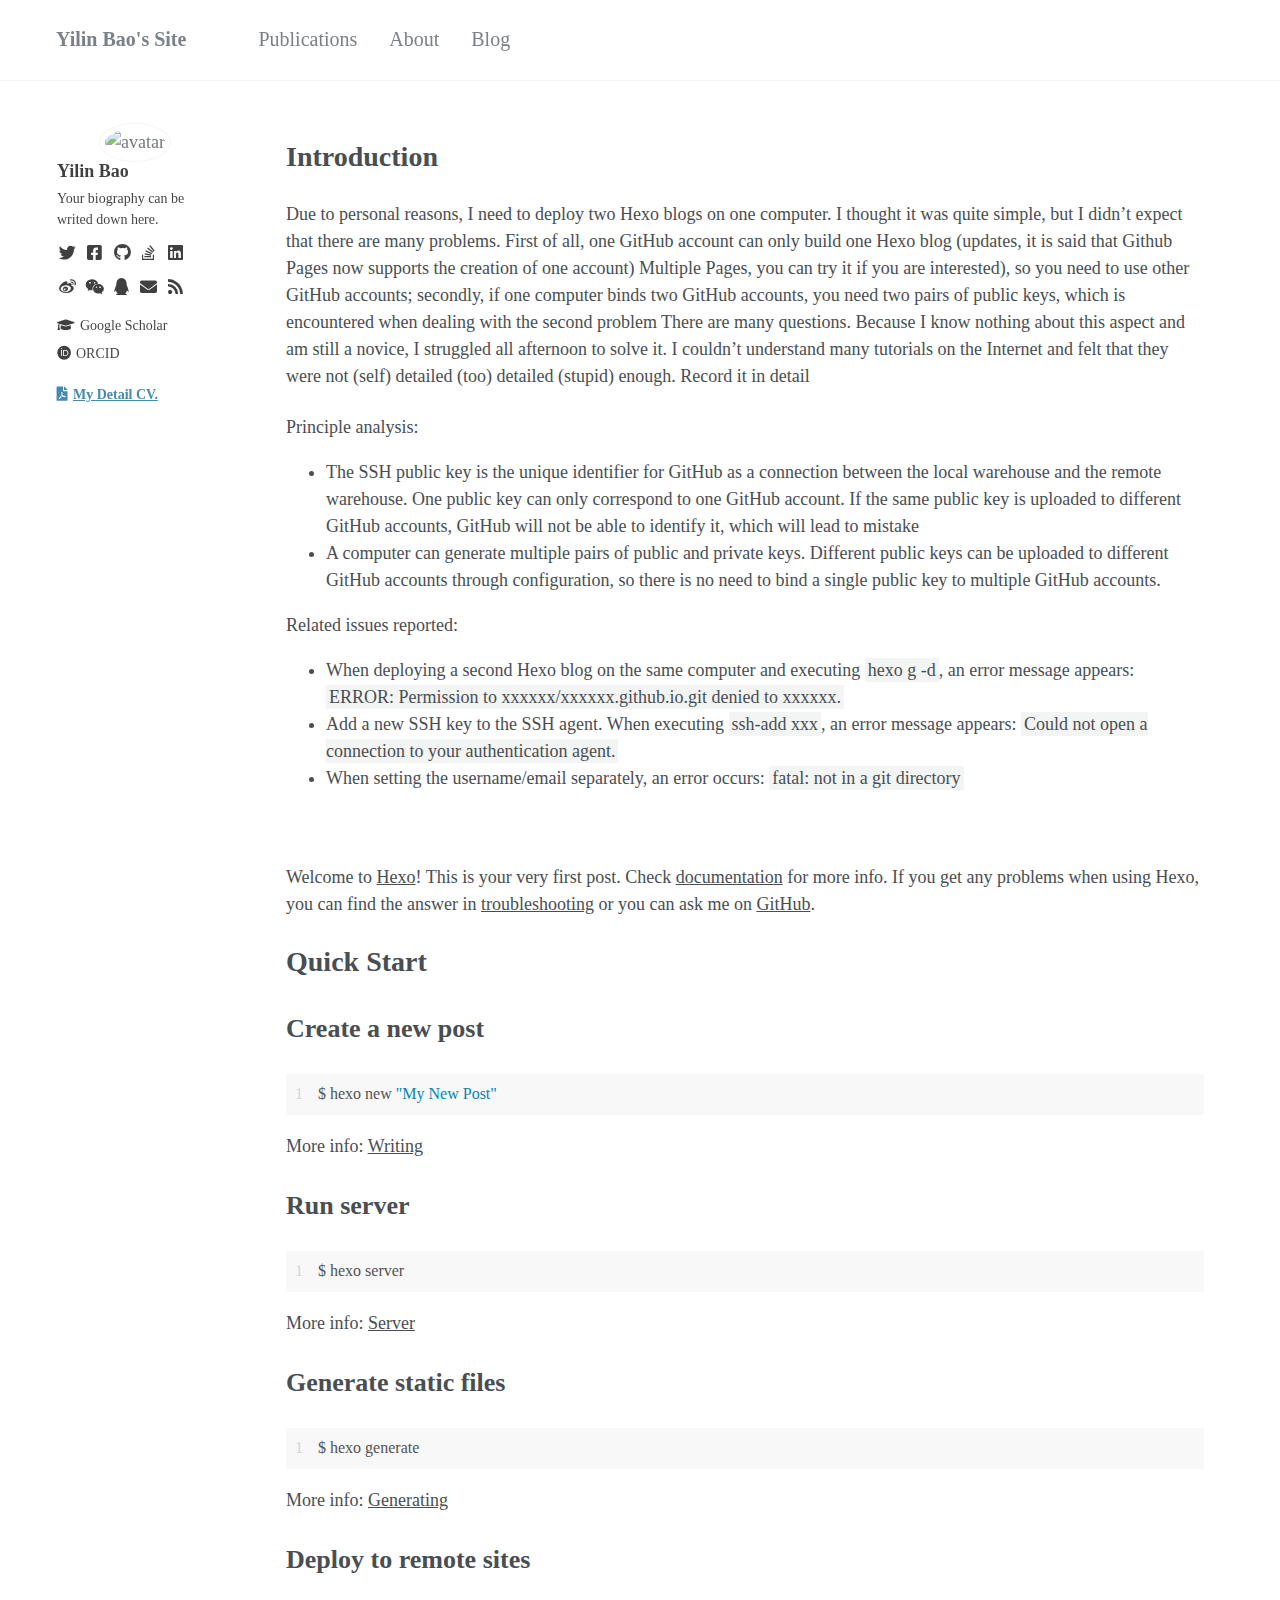
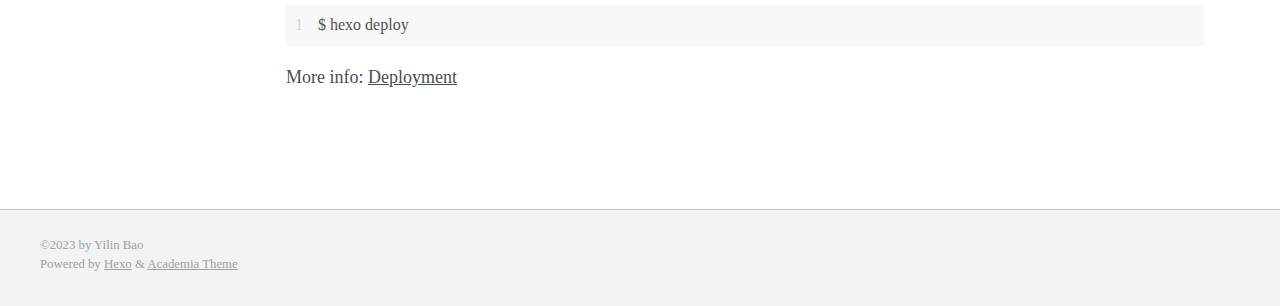
==== index.html @ be5d924b "Site updated: 2023-12-25 18:15:02" ====
<!DOCTYPE html><html lang="en"><head><meta charset="UTF-8"><meta http-equiv="X-UA-Compatible" content="IE=edge"><meta name="viewport" content="width=device-width, initial-scale=1, maximum-scale=5"><title>Yilin Bao's Site</title><meta name="author" content="Yilin Bao"><link rel="shortcut icon" href="/img/favicon.png"><link rel="stylesheet" href="/css/index.css"><link rel="stylesheet" href="https://cdn.jsdelivr.net/npm/@fortawesome/fontawesome-free@5.13.0/css/all.min.css"><meta name="generator" content="Hexo 7.0.0"></head><body><header id="page_header"><div class="header_wrap"><div id="blog_name"><a class="blog_title" id="site-name" href="/">Yilin Bao's Site</a></div><button class="menus_icon"><div class="navicon"></div></button><ul class="menus_items"><li class="menus_item"><a class="site-page" href="/#Publications"> Publications</a></li><li class="menus_item"><a class="site-page" href="/"> About</a></li><li class="menus_item"><a class="site-page" target="_blank" rel="noopener" href="https://phower.me"> Blog</a></li></ul></div></header><main id="page_main"><div class="side-card sticky"><div class="card-wrap" itemscope itemtype="http://schema.org/Person"><div class="author-avatar"><img class="avatar-img" src="/img/avatar.jpg" onerror="this.onerror=null;this.src='/img/channels4_profile.jpeg'" alt="avatar"></div><div class="author-discrip"><h3>Yilin Bao</h3><p class="author-bio">Your biography can be writed down here.</p></div><div class="author-links"><button class="btn m-social-links">Links</button><ul class="social-icons"><li><a class="social-icon" href="/" target="_blank"><i class="fab fa-twitter" aria-hidden="true"></i></a></li><li><a class="social-icon" href="/" target="_blank"><i class="fab fa-facebook-square" aria-hidden="true"></i></a></li><li><a class="social-icon" href="/" target="_blank"><i class="fab fa-github" aria-hidden="true"></i></a></li><li><a class="social-icon" href="/" target="_blank"><i class="fab fa-stack-overflow" aria-hidden="true"></i></a></li><li><a class="social-icon" href="/" target="_blank"><i class="fab fa-linkedin" aria-hidden="true"></i></a></li><li><a class="social-icon" href="/" target="_blank"><i class="fab fa-weibo" aria-hidden="true"></i></a></li><li><a class="social-icon" href="/" target="_blank"><i class="fab fa-weixin" aria-hidden="true"></i></a></li><li><a class="social-icon" href="/" target="_blank"><i class="fab fa-qq" aria-hidden="true"></i></a></li><li><a class="social-icon" href="/" target="_blank"><i class="fas fa-envelope" aria-hidden="true"></i></a></li><li><a class="social-icon" href="/" target="_blank"><i class="fas fa-rss" aria-hidden="true"></i></a></li></ul><ul class="social-links"><li><a class="e-social-link" href="/" target="_blank"><i class="fas fa-graduation-cap" aria-hidden="true"></i><span>Google Scholar</span></a></li><li><a class="e-social-link" href="/" target="_blank"><i class="fab fa-orcid" aria-hidden="true"></i><span>ORCID</span></a></li></ul></div><a class="cv-links" href="/attaches/Yilin%20Bao.docx.pdf" target="_blank"><i class="fas fa-file-pdf" aria-hidden="true"><span>My Detail CV.</span></i></a></div></div><div class="page" itemscope itemtype="http://schema.org/CreativeWork"><article><h2 id="Introduction"><a href="#Introduction" class="headerlink" title="Introduction"></a>Introduction</h2><p>Due to personal reasons, I need to deploy two Hexo blogs on one computer. I thought it was quite simple, but I didn’t expect that there are many problems. First of all, one GitHub account can only build one Hexo blog (updates, it is said that Github Pages now supports the creation of one account) Multiple Pages, you can try it if you are interested), so you need to use other GitHub accounts; secondly, if one computer binds two GitHub accounts, you need two pairs of public keys, which is encountered when dealing with the second problem There are many questions. Because I know nothing about this aspect and am still a novice, I struggled all afternoon to solve it. I couldn’t understand many tutorials on the Internet and felt that they were not (self) detailed (too) detailed (stupid) enough. Record it in detail</p>
<h2 id=""><a href="#" class="headerlink" title=""></a></h2><p>Principle analysis:</p>
<ul>
<li>The SSH public key is the unique identifier for GitHub as a connection between the local warehouse and the remote warehouse. One public key can only correspond to one GitHub account. If the same public key is uploaded to different GitHub accounts, GitHub will not be able to identify it, which will lead to mistake</li>
<li>A computer can generate multiple pairs of public and private keys. Different public keys can be uploaded to different GitHub accounts through configuration, so there is no need to bind a single public key to multiple GitHub accounts.</li>
</ul>
<p>Related issues reported:</p>
<ul>
<li>When deploying a second Hexo blog on the same computer and executing <code>hexo g -d</code>, an error message appears: <code>ERROR: Permission to xxxxxx/xxxxxx.github.io.git denied to xxxxxx.</code></li>
<li>Add a new SSH key to the SSH agent. When executing <code>ssh-add xxx</code>, an error message appears: <code>Could not open a connection to your authentication agent.</code></li>
<li>When setting the username&#x2F;email separately, an error occurs: <code>fatal: not in a git directory</code></li>
</ul>
</article><article><p>Welcome to <a target="_blank" rel="noopener" href="https://hexo.io/">Hexo</a>! This is your very first post. Check <a target="_blank" rel="noopener" href="https://hexo.io/docs/">documentation</a> for more info. If you get any problems when using Hexo, you can find the answer in <a target="_blank" rel="noopener" href="https://hexo.io/docs/troubleshooting.html">troubleshooting</a> or you can ask me on <a target="_blank" rel="noopener" href="https://github.com/hexojs/hexo/issues">GitHub</a>.</p>
<h2 id="Quick-Start"><a href="#Quick-Start" class="headerlink" title="Quick Start"></a>Quick Start</h2><h3 id="Create-a-new-post"><a href="#Create-a-new-post" class="headerlink" title="Create a new post"></a>Create a new post</h3><figure class="highlight bash"><table><tr><td class="gutter"><pre><span class="line">1</span><br></pre></td><td class="code"><pre><span class="line">$ hexo new <span class="string">&quot;My New Post&quot;</span></span><br></pre></td></tr></table></figure>

<p>More info: <a target="_blank" rel="noopener" href="https://hexo.io/docs/writing.html">Writing</a></p>
<h3 id="Run-server"><a href="#Run-server" class="headerlink" title="Run server"></a>Run server</h3><figure class="highlight bash"><table><tr><td class="gutter"><pre><span class="line">1</span><br></pre></td><td class="code"><pre><span class="line">$ hexo server</span><br></pre></td></tr></table></figure>

<p>More info: <a target="_blank" rel="noopener" href="https://hexo.io/docs/server.html">Server</a></p>
<h3 id="Generate-static-files"><a href="#Generate-static-files" class="headerlink" title="Generate static files"></a>Generate static files</h3><figure class="highlight bash"><table><tr><td class="gutter"><pre><span class="line">1</span><br></pre></td><td class="code"><pre><span class="line">$ hexo generate</span><br></pre></td></tr></table></figure>

<p>More info: <a target="_blank" rel="noopener" href="https://hexo.io/docs/generating.html">Generating</a></p>
<h3 id="Deploy-to-remote-sites"><a href="#Deploy-to-remote-sites" class="headerlink" title="Deploy to remote sites"></a>Deploy to remote sites</h3><figure class="highlight bash"><table><tr><td class="gutter"><pre><span class="line">1</span><br></pre></td><td class="code"><pre><span class="line">$ hexo deploy</span><br></pre></td></tr></table></figure>

<p>More info: <a target="_blank" rel="noopener" href="https://hexo.io/docs/one-command-deployment.html">Deployment</a></p>
</article></div></main><div class="nav-wrap"><div class="nav"><button class="site-nav"><div class="navicon"></div></button><ul class="nav_items"><li class="nav_item"><a class="nav-page" href="/#Publications"> Publications</a></li><li class="nav_item"><a class="nav-page" href="/"> About</a></li><li class="nav_item"><a class="nav-page" target="_blank" rel="noopener" href="https://phower.me"> Blog</a></li></ul></div><div class="cd-top"><i class="fa fa-arrow-up" aria-hidden="true"></i></div></div><footer id="page_footer"><div class="footer_wrap"><div class="copyright">&copy;2023 by Yilin Bao</div><div class="theme-info">Powered by <a target="_blank" href="https://hexo.io" rel="nofollow noopener">Hexo</a> & <a target="_blank" href="https://github.com/PhosphorW/hexo-theme-academia" rel="nofollow noopener">Academia Theme</a></div></div></footer><script src="https://cdn.jsdelivr.net/npm/jquery@latest/dist/jquery.min.js"></script><script src="https://cdn.jsdelivr.net/npm/jquery-pjax@latest/jquery.pjax.min.js"></script><script src="/js/main.js"></script></body></html>
---- css/index.css ----
.page pre,
.page .highlight {
  overflow: auto;
  margin: 0 0 1rem;
  padding: 0;
  background: #f8f8f8;
  color: #525252;
  font-size: 1.6rem;
  clear: both;
}
figure.highlight {
  position: relative;
}
.page .highlight code {
  padding: 0.2rem 0.3rem;
  word-wrap: break-word;
  font-size: 1.6rem !important;
}
.page pre {
  padding: 10px 20px;
}
.page pre code {
  padding: 0;
  background: none;
  color: #525252;
  text-shadow: none;
}
.page .highlight {
  position: relative;
  border-radius: 1px;
}
.page .highlight pre {
  margin: 0;
  padding: 8px 0;
  border: none;
}
.page .highlight .line::selection {
  background: rgba(128,203,196,0.251);
  color: #525252;
}
.page .highlight .line.marked {
  background-color: rgba(128,203,196,0.251);
}
.page .highlight table {
  position: relative;
  margin: 0;
  width: auto;
  border: none;
}
.page .highlight td {
  padding: 0;
  border: none;
}
.page .highlight .gutter pre {
  padding-right: 0.8rem;
  padding-left: 0.7rem;
  background-color: #f8f8f8;
  color: #cfd8dc;
  text-align: right;
}
.page .highlight .code pre {
  padding-right: 0.5rem;
  padding-left: 0.5rem;
  width: 100%;
  background-color: #f8f8f8;
}
.page .highlight .line {
  height: 1rem;
}
.page .gutter {
  user-select: none;
  -webkit-user-select: none;
  -moz-user-select: none;
  -ms-user-select: none;
}
.page .gist table {
  width: auto;
}
.page .gist table td {
  border: none;
}
.page pre .deletion {
  background: #fdd;
}
.page pre .addition {
  background: #dfd;
}
.page pre .meta {
  color: #7c4dff;
}
.page pre .comment {
  color: rgba(144,164,174,0.565);
}
.page pre .comment::selection {
  background: rgba(128,203,196,0.251);
  color: #525252;
}
.page pre .variable,
.page pre .attribute,
.page pre .regexp,
.page pre .ruby .constant,
.page pre .xml .tag .title,
.page pre .xml .pi,
.page pre .xml .doctype,
.page pre .html .doctype,
.page pre .css .id,
.page pre .tag .name,
.page pre .css .class,
.page pre .css .pseudo {
  color: #e53935;
}
.page pre .variable::selection,
.page pre .attribute::selection,
.page pre .regexp::selection,
.page pre .ruby .constant::selection,
.page pre .xml .tag .title::selection,
.page pre .xml .pi::selection,
.page pre .xml .doctype::selection,
.page pre .html .doctype::selection,
.page pre .css .id::selection,
.page pre .tag .name::selection,
.page pre .css .class::selection,
.page pre .css .pseudo::selection {
  background: rgba(128,203,196,0.251);
  color: #525252;
}
.page pre .tag {
  color: #c62641;
}
.page pre .tag::selection {
  background: rgba(128,203,196,0.251);
  color: #525252;
}
.page pre .number,
.page pre .preprocessor,
.page pre .literal,
.page pre .params,
.page pre .constant,
.page pre .command {
  color: #f76d47;
}
.page pre .number::selection,
.page pre .preprocessor::selection,
.page pre .literal::selection,
.page pre .params::selection,
.page pre .constant::selection,
.page pre .command::selection {
  background: rgba(128,203,196,0.251);
  color: #525252;
}
.page pre .built_in {
  color: #ffb62c;
}
.page pre .built_in::selection {
  background: rgba(128,203,196,0.251);
  color: #525252;
}
.page pre .ruby .class .title,
.page pre .css .rules .attribute,
.page pre .string,
.page pre .value,
.page pre .inheritance,
.page pre .header,
.page pre .ruby .symbol,
.page pre .xml .cdata,
.page pre .special,
.page pre .number,
.page pre .formula {
  color: #0086b3;
}
.page pre .ruby .class .title::selection,
.page pre .css .rules .attribute::selection,
.page pre .string::selection,
.page pre .value::selection,
.page pre .inheritance::selection,
.page pre .header::selection,
.page pre .ruby .symbol::selection,
.page pre .xml .cdata::selection,
.page pre .special::selection,
.page pre .number::selection,
.page pre .formula::selection {
  background: rgba(128,203,196,0.251);
  color: #525252;
}
.page pre .keyword,
.page pre .title,
.page pre .css .hexcolor {
  color: #c62641;
}
.page pre .keyword::selection,
.page pre .title::selection,
.page pre .css .hexcolor::selection {
  background: rgba(128,203,196,0.251);
  color: #525252;
}
.page pre .function,
.page pre .python .decorator,
.page pre .python .title,
.page pre .ruby .function .title,
.page pre .ruby .title .keyword,
.page pre .perl .sub,
.page pre .javascript .title,
.page pre .coffeescript .title {
  color: #6182b8;
}
.page pre .function::selection,
.page pre .python .decorator::selection,
.page pre .python .title::selection,
.page pre .ruby .function .title::selection,
.page pre .ruby .title .keyword::selection,
.page pre .perl .sub::selection,
.page pre .javascript .title::selection,
.page pre .coffeescript .title::selection {
  background: rgba(128,203,196,0.251);
  color: #525252;
}
.page pre .tag .attr,
.page pre .javascript .function {
  color: #7c4dff;
}
.page pre .tag .attr::selection,
.page pre .javascript .function::selection {
  background: rgba(128,203,196,0.251);
  color: #525252;
}
* {
  -webkit-text-size-adjust: none;
}
html {
  height: 100%;
  margin: 0;
  font-size: 62.5%;
  -webkit-font-smoothing: antialiased;
  box-sizing: border-box;
}
body {
  height: 100%;
  margin: 0;
  padding: 0;
  color: #494e52;
  font-size: 1.8em;
  line-height: 1.5;
  font-family: "Times New Roman", FangSong, STFangsong, sans-serif;
  scroll-behavior: smooth;
}
a,
span,
.btn {
  font-family: "Times New Roman", FangSong, STFangsong, sans-serif;
}
img {
  max-width: 100%;
}
blockquote {
  position: relative;
  color: #999;
  font-weight: 400;
  background-color: #f7f7f7;
  border-left: 5px solid #777;
  padding: 1rem 1rem 1rem 1.5rem;
  margin: 1rem 3rem 1rem 2rem;
}
blockquote p {
  margin: 0;
}
#page_header {
  position: relative;
  border-bottom: 1px solid #f2f3f3;
  -webkit-animation: intro 0.3s both;
  animation: intro 0.3s both;
  -webkit-animation-delay: 0.15s;
  animation-delay: 0.15s;
  z-index: 20;
}
.header_wrap {
  max-width: 1200px;
  margin-left: auto;
  margin-right: auto;
  clear: both;
  padding: 1.6rem 2rem 1rem;
  font-size: 2rem;
}
#blog_name {
  display: inline-block;
  width: auto;
  vertical-align: top;
}
#blog_name a {
  display: block;
  margin: 0 1.6rem;
  padding: 0.8rem 0;
  color: #7a8288;
  font-weight: 600;
  text-decoration: none;
  -webkit-transition: all 0.2s ease-in-out;
  transition: all 0.2s ease-in-out;
}
#blog_name a:hover {
  color: #000;
}
@media (max-width: 34em) {
  .menus-open .menus_items {
    visibility: visible;
    opacity: 1;
    pointer-events: auto;
  }
  .menus_items {
    visibility: hidden;
    opacity: 0;
    position: absolute;
    right: 10px;
    margin: 0;
    box-shadow: rgba(0,0,0,0.25) 0px 0px 10px;
    padding: 5px;
    border-width: 1px;
    border-style: solid;
    border-color: #f2f3f3;
    border-image: initial;
    border-radius: 4px;
    background: #fff;
    list-style: none;
    transition: all ease-in-out 0.2s;
    pointer-events: none;
  }
  .menus_items::before {
    display: block;
    content: "";
    position: absolute;
    top: -10px;
    left: calc(50% + 15px);
    width: 0px;
    z-index: 0;
    border-style: solid;
    border-width: 0px 10px 10px;
    border-color: #fff transparent;
  }
  .menus_items li {
    display: block;
    border-bottom: 1px solid #f2f3f3;
  }
  .menus_items li a {
    display: block;
    color: #7a8288;
    font-size: 1.6rem;
    margin: 0px;
    padding: 8px 15px;
    text-decoration: none;
    transition: all 0.2s ease-in-out 0s;
  }
}
.menus_icon {
  display: inline-block;
  position: absolute;
  right: 30px;
  top: 22px;
  height: 30px;
  width: 30px;
  background-color: #7a8288;
  color: #fff;
  cursor: pointer;
  padding: 0px 0.3rem;
  border-width: 0px;
  outline: none;
}
.menus-open .navicon {
  background: transparent;
}
.menus-open .navicon::before {
  transform-origin: 50% 50%;
  top: 0px;
  left: -3px;
  width: 25px;
  transform: rotate3d(0, 0, 1, 45deg);
}
.menus-open .navicon::after {
  transform-origin: 50% 50%;
  top: 0px;
  left: -3px;
  width: 25px;
  transform: rotate3d(0, 0, 1, -45deg);
}
@media (min-width: 34em) {
  .menus_items {
    display: inline-block;
    list-style-type: none;
    margin: 0;
    clear: both;
  }
  .menus_items li {
    display: table-cell;
    vertical-align: middle;
  }
  .menus_items li a {
    position: relative;
    display: block;
    margin: 0 1.6rem;
    padding: 0.8rem 0;
    color: #7a8288;
    text-decoration: none;
  }
  .menus_items li a::before {
    content: "";
    position: absolute;
    left: 0;
    bottom: 0;
    height: 4px;
    background: #bdc1c4;
    width: 100%;
    -webkit-transition: all 0.2s ease-in-out;
    transition: all 0.2s ease-in-out;
    -webkit-transform: scaleX(0);
    -ms-transform: scaleX(0);
    transform: scaleX(0);
  }
  .menus_items li a:hover {
    color: #5c6266;
  }
  .menus_items li a:hover::before {
    -webkit-transform: scaleX(1);
    -ms-transform: scaleX(1);
    transform: scaleX(1);
  }
  .menus_icon {
    display: none;
  }
}
#page_main {
  min-height: 72%;
  margin-left: auto;
  margin-right: auto;
  clear: both;
  margin-top: 3.2rem;
  margin-bottom: 6.4rem;
  padding-left: 1.6rem;
  padding-right: 1.6rem;
  animation: intro 0.3s both;
  animation-delay: 0.35s;
}
#page_main::after {
  clear: both;
  content: "";
  display: table;
}
.page-title {
  font-size: 3rem;
  padding: 0 1.2rem;
}
.page article {
  padding-left: 1.2rem;
  padding-right: 1.2rem;
}
.page article h1 {
  font-size: 3rem;
}
.page article h2 {
  font-size: 2.8rem;
}
.page article h3 {
  font-size: 2.6rem;
}
.page article p,
.page article li {
  font-size: 1.8rem;
}
.page article a {
  color: #494e52;
  -webkit-transition: all 0.2s ease-in-out;
  transition: all 0.2s ease-in-out;
}
.page article a:hover {
  color: #c62641;
}
.page article .highlight {
  overflow: auto;
  margin: 0 0 1rem;
  padding: 0;
  background: #f8f8f8;
  color: #525252;
  line-height: 20px;
}
.page article .gutter pre {
  padding-right: 0.8rem;
  padding-left: 0.7rem;
  background-color: #f8f8f8;
  color: #cfd8dc;
  text-align: right;
}
.page article code {
  font-family: "Times New Roman", FangSong, STFangsong, sans-serif;
  padding: 0.2rem 0.3rem;
  background: rgba(27,31,35,0.05);
  word-wrap: break-word;
}
@media screen and (min-width: 66.67em) {
  #page_main {
    max-width: 1200px;
  }
}
@media (min-width: 34em) {
  .page {
    width: 82.5%;
    float: right;
    margin-right: 0;
  }
  .page .page-title {
    padding: 0 3.6rem;
  }
  .page article {
    padding: 0 3.6rem 3.6rem;
  }
}
.side-card {
  clear: both;
  margin-bottom: 1.6rem;
  -webkit-transform: translate3d(0, 0, 0);
  transform: translate3d(0, 0, 0);
}
.side-card .card-wrap {
  padding-left: 10px;
}
.side-card img {
  width: 100%;
}
.side-card p,
.side-card li {
  font-size: 1.4rem;
  line-height: 1.5;
}
.author-avatar {
  display: table-cell;
  vertical-align: top;
  width: 40px;
  height: 40px;
}
.author-avatar img {
  width: 100%;
  max-width: 110px;
  border-radius: 50%;
}
.author-discrip {
  display: table-cell;
  vertical-align: top;
  padding-left: 15px;
  padding-right: 15px;
  line-height: 1;
}
.author-discrip h3 {
  margin: 0px;
  font-size: 1.8rem;
}
.author-discrip .author-bio {
  font-size: 1.2rem;
  margin: 0.3rem 0;
}
.author-links {
  display: table-cell;
  position: relative;
  vertical-align: top;
  z-index: 10;
  cursor: pointer;
}
.author-links li {
  white-space: nowrap;
  margin-bottom: 0.5em;
}
.author-links a {
  margin-bottom: 5px;
  padding-right: 5px;
  padding-top: 2px;
  padding-bottom: 2px;
  color: inherit;
  font-size: 1.4rem;
  text-decoration: none;
}
.author-links button {
  margin-bottom: 0px;
}
.btn {
  display: inline-block;
  margin-bottom: 0.25em;
  font-size: 0.75em;
  font-weight: bold;
  text-align: center;
  background-color: #7a8288;
  cursor: pointer;
  color: #fff !important;
  padding: 0.6em 1em;
  text-decoration: none;
  border-radius: 4px;
  border-width: 0px !important;
  border-style: initial !important;
  border-color: initial !important;
  border-image: initial !important;
}
.btn:hover {
  background-color: #333;
}
.m-social-links {
  background-color: #fff;
  color: #7a8288 !important;
  border-width: 1px !important;
  border-style: solid !important;
  border-color: #bdc1c4 !important;
  border-image: initial !important;
}
.m-social-links:hover {
  color: #fff !important;
}
.social-icons {
  visibility: hidden;
  opacity: 0;
  position: absolute;
  right: 0;
  width: 115px;
  margin-top: 15px;
  padding-top: 8px;
  padding-left: 10px;
  list-style-type: none;
  border: 1px solid #f2f3f3;
  border-radius: 4px;
  background: #fff;
  z-index: -1;
  box-shadow: 0 0 10px rgba(0,0,0,0.25);
  cursor: default;
  transition: all ease-in-out 0.2s;
}
.social-icons::before {
  display: block;
  content: "";
  position: absolute;
  top: -10px;
  left: calc(50% + 15px);
  width: 0px;
  z-index: 0;
  border-style: solid;
  border-width: 0px 10px 10px;
  border-color: #fff transparent;
  transition: all 0.2s ease-in-out;
}
.social-icons a {
  font-size: 1.7rem;
}
.social-icons li {
  display: inline-block;
}
.social-icons .fa,
.social-icons .fas,
.social-icons .fab {
  display: inline-block;
  font-size: inherit;
  text-rendering: auto;
  -webkit-font-smoothing: antialiased;
  -moz-osx-font-smoothing: grayscale;
  color: #000;
  width: 1.28571em;
  text-align: center;
  -webkit-transition: all 0.2s ease-in-out;
  transition: all 0.2s ease-in-out;
}
.social-icons .fa:hover,
.social-icons .fas:hover,
.social-icons .fab:hover {
  color: #c62641;
}
.is-open .social-icons {
  visibility: visible;
  opacity: 1;
}
.social-links {
  display: none;
  list-style-type: none;
  cursor: default;
  -webkit-transition: all 0.2s ease-in-out;
  transition: all 0.2s ease-in-out;
}
.social-links .e-social-link {
  color: #000;
}
.social-links .e-social-link .fa,
.social-links .e-social-link .fas,
.social-links .e-social-link .fab {
  padding-right: 0.5rem;
}
.social-links .e-social-link:hover span {
  text-decoration: underline;
}
.cv-links {
  color: #096494 !important;
  display: inline-block;
  position: relative;
  font-size: 1.4rem;
  margin-left: 5.5rem;
}
.cv-links i {
  text-decoration: underline;
}
.cv-links i::before {
  margin-right: 0.5rem;
}
@media (min-width: 66.67em) {
  .side-card {
    padding-right: 0;
  }
}
@media (min-width: 34em) {
  .side-card {
    width: 15.25424%;
    min-width: 165px;
    float: left;
    margin-right: 1.69492%;
    opacity: 0.75;
    -webkit-transition: opacity 0.2s ease-in-out;
    transition: opacity 0.2s ease-in-out;
  }
  .side-card .card-wrap {
    padding: 10px 10px 10px 17px;
  }
  .sticky {
    clear: both;
    position: -webkit-sticky;
    position: sticky;
    top: 2em;
  }
  .sticky>* {
    display: block;
  }
  .author-avatar {
    display: block;
    width: auto;
    height: auto;
    text-align: center;
  }
  .author-avatar img {
    padding: 5px;
    border: 1px solid #f2f3f3;
  }
  .author-discrip {
    display: block;
    width: 100%;
    padding-left: 0;
    padding-right: 0;
    color: #000;
  }
  .author-discrip .author-bio {
    font-size: 1.4rem;
    margin-top: 8px;
    margin-bottom: 10px;
  }
  .author-links {
    display: block;
  }
  .social-icons {
    display: block;
    visibility: visible;
    opacity: 1;
    position: relative;
    width: auto;
    margin: 0;
    padding: 0;
    border: 0;
    background: transparent;
    box-shadow: none;
  }
  .social-icons::before {
    content: none;
  }
  .m-social-links {
    display: none;
  }
  .social-links {
    display: block;
    margin-top: 0.8rem;
    margin-bottom: 1.6rem;
    padding: 0;
  }
  .cv-links {
    margin: 0;
  }
}
#page_footer {
  clear: both;
  height: 100px;
  width: 100%;
  float: left;
  margin-left: 0;
  margin-right: 0;
  color: #9ba1a6;
  -webkit-animation: intro 0.3s both;
  animation: intro 0.3s both;
  -webkit-animation-delay: 0.45s;
  animation-delay: 0.45s;
  background-color: #f2f3f3;
  border-top: 1px solid #bdc1c4;
}
#page_footer a {
  color: #9ba1a6;
  -webkit-transition: all 0.2s ease-in-out;
  transition: all 0.2s ease-in-out;
}
#page_footer a:hover {
  color: #000;
}
.footer_wrap {
  max-width: 600px;
  margin-left: auto;
  margin-right: auto;
  clear: both;
  margin-top: 2em;
  padding-left: 2.5em;
  font-size: 1.28rem;
}
@media (min-width: 66.67em) {
  .footer_wrap {
    max-width: 1200px;
  }
}
@media (min-width: 34em) {
  .footer_wrap {
    padding: 0 1em 2em;
  }
}
.nav-wrap {
  position: fixed;
  bottom: 220px;
  right: 0;
  max-width: 50px;
  visibility: hidden;
  opacity: 0;
  transition: all 0.3s;
  -webkit-transition: all 0.3s;
  -moz-transition: all 0.3s;
}
.nav-wrap.is-visible {
  visibility: visible;
  opacity: 1;
  pointer-events: auto;
}
.nav {
  height: 30px;
  width: 30px;
}
.site-nav {
  position: absolute;
  height: 30px;
  width: 30px;
  background-color: #7a8288;
  color: #fff;
  cursor: pointer;
  padding: 0px 0.3rem;
  border-width: 0px;
  border-style: initial;
  border-color: initial;
  border-image: initial;
  outline: none;
}
.navicon {
  position: relative;
  width: 18px;
  height: 3px;
  background: #fff;
  margin: auto;
  transition: all 0.3s ease 0s;
}
.navicon::before {
  content: "";
  position: absolute;
  top: -8px;
  left: 0px;
  width: 18px;
  height: 3px;
  background: #fff;
  transition: all 0.3s ease 0s;
}
.navicon::after {
  content: "";
  position: absolute;
  bottom: -8px;
  left: 0px;
  width: 18px;
  height: 3px;
  background: #fff;
  transition: all 0.3s ease 0s;
}
.nav-open .navicon {
  background: transparent;
}
.nav-open .navicon::before {
  transform-origin: 50% 50%;
  top: 0px;
  left: -3px;
  width: 25px;
  transform: rotate3d(0, 0, 1, 45deg);
}
.nav-open .navicon::after {
  transform-origin: 50% 50%;
  top: 0px;
  left: -3px;
  width: 25px;
  transform: rotate3d(0, 0, 1, -45deg);
}
.nav_items {
  visibility: hidden;
  opacity: 0;
  position: absolute;
  right: 45px;
  top: -20px;
  margin: 0;
  box-shadow: rgba(0,0,0,0.25) 0px 0px 10px;
  padding: 5px;
  border-width: 1px;
  border-style: solid;
  border-color: #f2f3f3;
  border-image: initial;
  border-radius: 4px;
  background: #fff;
  list-style: none;
  transition: all ease-in-out 0.2s;
}
.nav_items li {
  display: block;
  border-bottom: 1px solid #f2f3f3;
}
.nav_items li a {
  display: block;
  color: #7a8288;
  font-size: 1.6rem;
  margin: 0px;
  padding: 10px 20px;
  text-decoration: none;
  transition: all 0.2s ease-in-out 0s;
}
.nav_items li a:hover {
  color: #5c6266;
  background: #dee0e1;
}
.nav_items::before {
  content: "";
  position: absolute;
  top: 20px;
  right: -10px;
  width: 0px;
  display: block;
  z-index: 0;
  border-style: solid;
  border-width: 10px 0px 10px 10px;
  border-color: transparent transparent transparent #fff;
}
.nav_items::after {
  clear: both;
  content: "";
  display: table;
}
.nav-open .nav_items {
  visibility: visible;
  opacity: 1;
}
.cd-top {
  display: block;
  width: auto;
  height: auto;
}
.cd-top i {
  display: block;
  margin-top: 3px;
  width: 30px;
  height: 30px;
  background-color: #7a8288;
  color: #fff;
  text-align: center;
  text-decoration: none;
  font-size: 16px;
  line-height: 29px;
  cursor: pointer;
}
::-webkit-scrollbar {
  width: 12px;
  height: 8px;
  background-color: #fff;
}
::-webkit-scrollbar-track {
  background-color: #fff;
}
::-webkit-scrollbar-thumb {
  background-color: rgba(122,130,136,0.4);
}
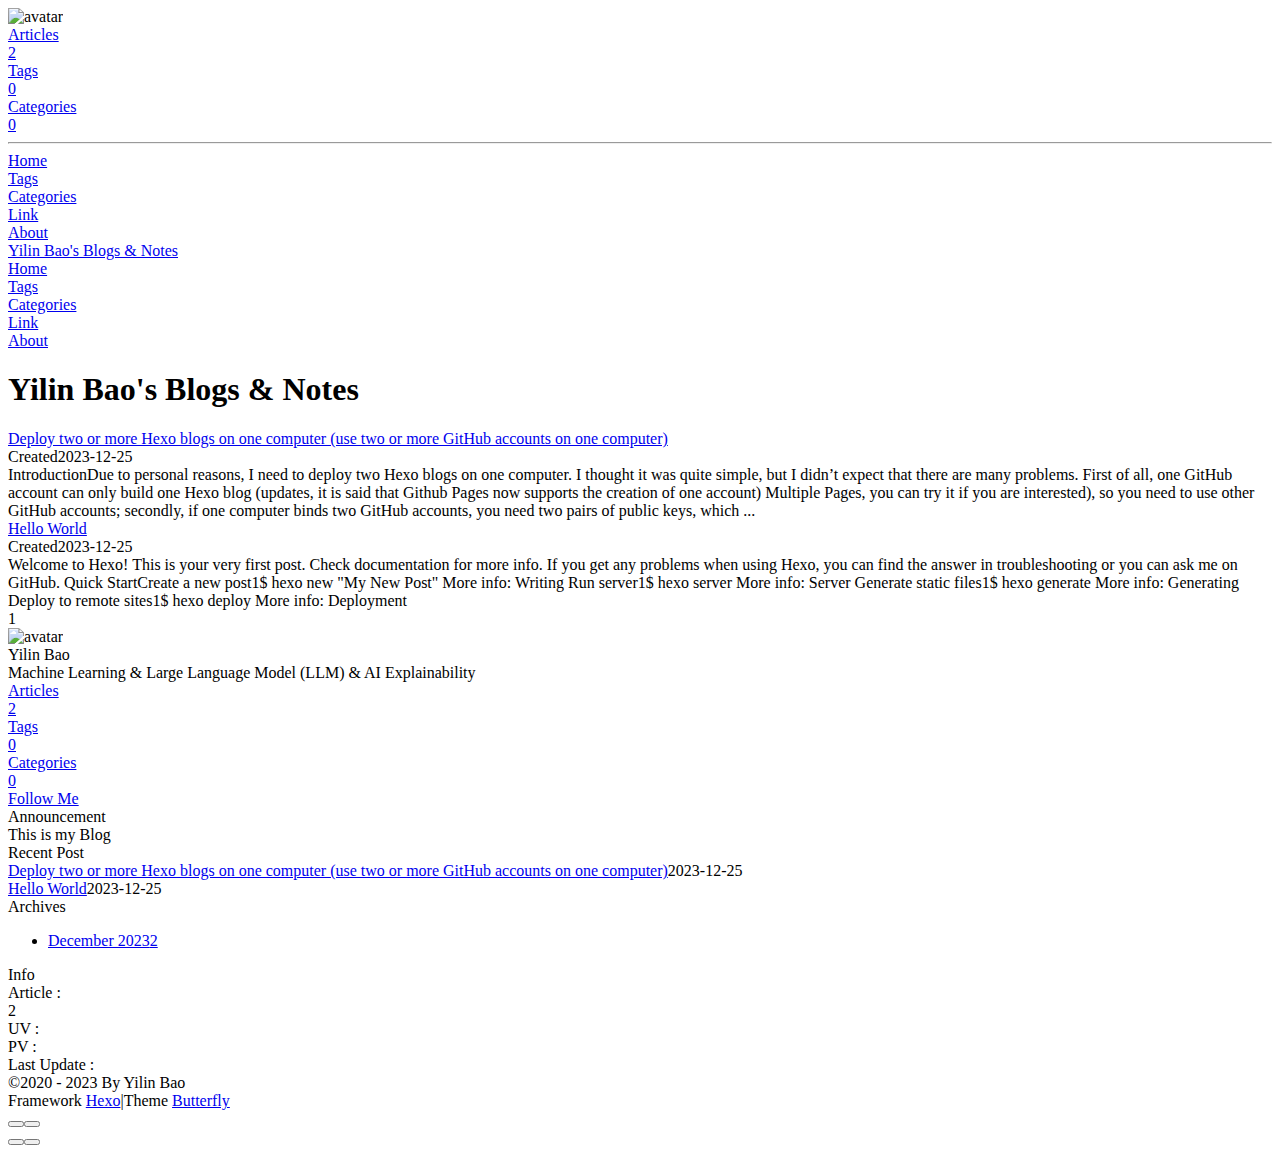
==== commit 470f8cb0: "Site updated: 2023-12-25 23:27:52" ====
--- a/index.html
+++ b/index.html
@@ -1,26 +1,166 @@
-<!DOCTYPE html><html lang="en"><head><meta charset="UTF-8"><meta http-equiv="X-UA-Compatible" content="IE=edge"><meta name="viewport" content="width=device-width, initial-scale=1, maximum-scale=5"><title>Yilin Bao's Site</title><meta name="author" content="Yilin Bao"><link rel="shortcut icon" href="/img/favicon.png"><link rel="stylesheet" href="/css/index.css"><link rel="stylesheet" href="https://cdn.jsdelivr.net/npm/@fortawesome/fontawesome-free@5.13.0/css/all.min.css"><meta name="generator" content="Hexo 7.0.0"></head><body><header id="page_header"><div class="header_wrap"><div id="blog_name"><a class="blog_title" id="site-name" href="/">Yilin Bao's Site</a></div><button class="menus_icon"><div class="navicon"></div></button><ul class="menus_items"><li class="menus_item"><a class="site-page" href="/#Publications"> Publications</a></li><li class="menus_item"><a class="site-page" href="/"> About</a></li><li class="menus_item"><a class="site-page" target="_blank" rel="noopener" href="https://phower.me"> Blog</a></li></ul></div></header><main id="page_main"><div class="side-card sticky"><div class="card-wrap" itemscope itemtype="http://schema.org/Person"><div class="author-avatar"><img class="avatar-img" src="/img/avatar.jpg" onerror="this.onerror=null;this.src='/img/channels4_profile.jpeg'" alt="avatar"></div><div class="author-discrip"><h3>Yilin Bao</h3><p class="author-bio">Your biography can be writed down here.</p></div><div class="author-links"><button class="btn m-social-links">Links</button><ul class="social-icons"><li><a class="social-icon" href="/" target="_blank"><i class="fab fa-twitter" aria-hidden="true"></i></a></li><li><a class="social-icon" href="/" target="_blank"><i class="fab fa-facebook-square" aria-hidden="true"></i></a></li><li><a class="social-icon" href="/" target="_blank"><i class="fab fa-github" aria-hidden="true"></i></a></li><li><a class="social-icon" href="/" target="_blank"><i class="fab fa-stack-overflow" aria-hidden="true"></i></a></li><li><a class="social-icon" href="/" target="_blank"><i class="fab fa-linkedin" aria-hidden="true"></i></a></li><li><a class="social-icon" href="/" target="_blank"><i class="fab fa-weibo" aria-hidden="true"></i></a></li><li><a class="social-icon" href="/" target="_blank"><i class="fab fa-weixin" aria-hidden="true"></i></a></li><li><a class="social-icon" href="/" target="_blank"><i class="fab fa-qq" aria-hidden="true"></i></a></li><li><a class="social-icon" href="/" target="_blank"><i class="fas fa-envelope" aria-hidden="true"></i></a></li><li><a class="social-icon" href="/" target="_blank"><i class="fas fa-rss" aria-hidden="true"></i></a></li></ul><ul class="social-links"><li><a class="e-social-link" href="/" target="_blank"><i class="fas fa-graduation-cap" aria-hidden="true"></i><span>Google Scholar</span></a></li><li><a class="e-social-link" href="/" target="_blank"><i class="fab fa-orcid" aria-hidden="true"></i><span>ORCID</span></a></li></ul></div><a class="cv-links" href="/attaches/Yilin%20Bao.docx.pdf" target="_blank"><i class="fas fa-file-pdf" aria-hidden="true"><span>My Detail CV.</span></i></a></div></div><div class="page" itemscope itemtype="http://schema.org/CreativeWork"><article><h2 id="Introduction"><a href="#Introduction" class="headerlink" title="Introduction"></a>Introduction</h2><p>Due to personal reasons, I need to deploy two Hexo blogs on one computer. I thought it was quite simple, but I didn’t expect that there are many problems. First of all, one GitHub account can only build one Hexo blog (updates, it is said that Github Pages now supports the creation of one account) Multiple Pages, you can try it if you are interested), so you need to use other GitHub accounts; secondly, if one computer binds two GitHub accounts, you need two pairs of public keys, which is encountered when dealing with the second problem There are many questions. Because I know nothing about this aspect and am still a novice, I struggled all afternoon to solve it. I couldn’t understand many tutorials on the Internet and felt that they were not (self) detailed (too) detailed (stupid) enough. Record it in detail</p>
-<h2 id=""><a href="#" class="headerlink" title=""></a></h2><p>Principle analysis:</p>
-<ul>
-<li>The SSH public key is the unique identifier for GitHub as a connection between the local warehouse and the remote warehouse. One public key can only correspond to one GitHub account. If the same public key is uploaded to different GitHub accounts, GitHub will not be able to identify it, which will lead to mistake</li>
-<li>A computer can generate multiple pairs of public and private keys. Different public keys can be uploaded to different GitHub accounts through configuration, so there is no need to bind a single public key to multiple GitHub accounts.</li>
-</ul>
-<p>Related issues reported:</p>
-<ul>
-<li>When deploying a second Hexo blog on the same computer and executing <code>hexo g -d</code>, an error message appears: <code>ERROR: Permission to xxxxxx/xxxxxx.github.io.git denied to xxxxxx.</code></li>
-<li>Add a new SSH key to the SSH agent. When executing <code>ssh-add xxx</code>, an error message appears: <code>Could not open a connection to your authentication agent.</code></li>
-<li>When setting the username&#x2F;email separately, an error occurs: <code>fatal: not in a git directory</code></li>
-</ul>
-</article><article><p>Welcome to <a target="_blank" rel="noopener" href="https://hexo.io/">Hexo</a>! This is your very first post. Check <a target="_blank" rel="noopener" href="https://hexo.io/docs/">documentation</a> for more info. If you get any problems when using Hexo, you can find the answer in <a target="_blank" rel="noopener" href="https://hexo.io/docs/troubleshooting.html">troubleshooting</a> or you can ask me on <a target="_blank" rel="noopener" href="https://github.com/hexojs/hexo/issues">GitHub</a>.</p>
-<h2 id="Quick-Start"><a href="#Quick-Start" class="headerlink" title="Quick Start"></a>Quick Start</h2><h3 id="Create-a-new-post"><a href="#Create-a-new-post" class="headerlink" title="Create a new post"></a>Create a new post</h3><figure class="highlight bash"><table><tr><td class="gutter"><pre><span class="line">1</span><br></pre></td><td class="code"><pre><span class="line">$ hexo new <span class="string">&quot;My New Post&quot;</span></span><br></pre></td></tr></table></figure>
+<!DOCTYPE html><html lang="en" data-theme="light"><head><meta charset="UTF-8"><meta http-equiv="X-UA-Compatible" content="IE=edge"><meta name="viewport" content="width=device-width, initial-scale=1.0,viewport-fit=cover"><title>Yilin Bao's Blogs &amp; Notes - Machine Learning &amp; Large Language Model (LLM) &amp; AI Explainability</title><meta name="author" content="Yilin Bao"><meta name="copyright" content="Yilin Bao"><meta name="format-detection" content="telephone=no"><meta name="theme-color" content="#ffffff"><meta name="description" content="Machine Learning &amp; Large Language Model (LLM) &amp; AI Explainability">
+<meta property="og:type" content="website">
+<meta property="og:title" content="Yilin Bao&#39;s Blogs &amp; Notes">
+<meta property="og:url" content="http://yilin-bao.github.io/blog/index.html">
+<meta property="og:site_name" content="Yilin Bao&#39;s Blogs &amp; Notes">
+<meta property="og:description" content="Machine Learning &amp; Large Language Model (LLM) &amp; AI Explainability">
+<meta property="og:locale" content="en_US">
+<meta property="og:image" content="http://yilin-bao.github.io/blog/channels4_profile.jpeg">
+<meta property="article:author" content="Yilin Bao">
+<meta name="twitter:card" content="summary">
+<meta name="twitter:image" content="http://yilin-bao.github.io/blog/channels4_profile.jpeg"><link rel="shortcut icon" href="/blog/img/channels4_profile.jpeg"><link rel="canonical" href="http://yilin-bao.github.io/blog/index.html"><link rel="preconnect" href="//cdn.jsdelivr.net"/><link rel="preconnect" href="//busuanzi.ibruce.info"/><link rel="stylesheet" href="/blog/css/index.css"><link rel="stylesheet" href="https://cdn.jsdelivr.net/npm/@fortawesome/fontawesome-free/css/all.min.css"><link rel="stylesheet" href="https://cdn.jsdelivr.net/npm/@fancyapps/ui/dist/fancybox/fancybox.min.css" media="print" onload="this.media='all'"><script>const GLOBAL_CONFIG = {
+  root: '/blog/',
+  algolia: undefined,
+  localSearch: undefined,
+  translate: undefined,
+  noticeOutdate: undefined,
+  highlight: {"plugin":"highlight.js","highlightCopy":true,"highlightLang":true,"highlightHeightLimit":false},
+  copy: {
+    success: 'Copy Successful',
+    error: 'Copy Error',
+    noSupport: 'Browser Not Supported'
+  },
+  relativeDate: {
+    homepage: false,
+    post: false
+  },
+  runtime: '',
+  dateSuffix: {
+    just: 'Just now',
+    min: 'minutes ago',
+    hour: 'hours ago',
+    day: 'days ago',
+    month: 'months ago'
+  },
+  copyright: undefined,
+  lightbox: 'fancybox',
+  Snackbar: undefined,
+  infinitegrid: {
+    js: 'https://cdn.jsdelivr.net/npm/@egjs/infinitegrid/dist/infinitegrid.min.js',
+    buttonText: 'Load More'
+  },
+  isPhotoFigcaption: false,
+  islazyload: false,
+  isAnchor: false,
+  percent: {
+    toc: true,
+    rightside: false,
+  },
+  autoDarkmode: false
+}</script><script id="config-diff">var GLOBAL_CONFIG_SITE = {
+  title: 'Yilin Bao\'s Blogs & Notes',
+  isPost: false,
+  isHome: true,
+  isHighlightShrink: false,
+  isToc: false,
+  postUpdate: '2023-12-25 23:27:48'
+}</script><script>(win=>{
+      win.saveToLocal = {
+        set: (key, value, ttl) => {
+          if (ttl === 0) return
+          const now = Date.now()
+          const expiry = now + ttl * 86400000
+          const item = {
+            value,
+            expiry
+          }
+          localStorage.setItem(key, JSON.stringify(item))
+        },
+      
+        get: key => {
+          const itemStr = localStorage.getItem(key)
+      
+          if (!itemStr) {
+            return undefined
+          }
+          const item = JSON.parse(itemStr)
+          const now = Date.now()
+      
+          if (now > item.expiry) {
+            localStorage.removeItem(key)
+            return undefined
+          }
+          return item.value
+        }
+      }
+    
+      win.getScript = (url, attr = {}) => new Promise((resolve, reject) => {
+        const script = document.createElement('script')
+        script.src = url
+        script.async = true
+        script.onerror = reject
+        script.onload = script.onreadystatechange = function() {
+          const loadState = this.readyState
+          if (loadState && loadState !== 'loaded' && loadState !== 'complete') return
+          script.onload = script.onreadystatechange = null
+          resolve()
+        }
 
-<p>More info: <a target="_blank" rel="noopener" href="https://hexo.io/docs/writing.html">Writing</a></p>
-<h3 id="Run-server"><a href="#Run-server" class="headerlink" title="Run server"></a>Run server</h3><figure class="highlight bash"><table><tr><td class="gutter"><pre><span class="line">1</span><br></pre></td><td class="code"><pre><span class="line">$ hexo server</span><br></pre></td></tr></table></figure>
+        Object.keys(attr).forEach(key => {
+          script.setAttribute(key, attr[key])
+        })
 
-<p>More info: <a target="_blank" rel="noopener" href="https://hexo.io/docs/server.html">Server</a></p>
-<h3 id="Generate-static-files"><a href="#Generate-static-files" class="headerlink" title="Generate static files"></a>Generate static files</h3><figure class="highlight bash"><table><tr><td class="gutter"><pre><span class="line">1</span><br></pre></td><td class="code"><pre><span class="line">$ hexo generate</span><br></pre></td></tr></table></figure>
+        document.head.appendChild(script)
+      })
+    
+      win.getCSS = (url, id = false) => new Promise((resolve, reject) => {
+        const link = document.createElement('link')
+        link.rel = 'stylesheet'
+        link.href = url
+        if (id) link.id = id
+        link.onerror = reject
+        link.onload = link.onreadystatechange = function() {
+          const loadState = this.readyState
+          if (loadState && loadState !== 'loaded' && loadState !== 'complete') return
+          link.onload = link.onreadystatechange = null
+          resolve()
+        }
+        document.head.appendChild(link)
+      })
+    
+      win.activateDarkMode = () => {
+        document.documentElement.setAttribute('data-theme', 'dark')
+        if (document.querySelector('meta[name="theme-color"]') !== null) {
+          document.querySelector('meta[name="theme-color"]').setAttribute('content', '#0d0d0d')
+        }
+      }
+      win.activateLightMode = () => {
+        document.documentElement.setAttribute('data-theme', 'light')
+        if (document.querySelector('meta[name="theme-color"]') !== null) {
+          document.querySelector('meta[name="theme-color"]').setAttribute('content', '#ffffff')
+        }
+      }
+      const t = saveToLocal.get('theme')
+    
+        if (t === 'dark') activateDarkMode()
+        else if (t === 'light') activateLightMode()
+      
+      const asideStatus = saveToLocal.get('aside-status')
+      if (asideStatus !== undefined) {
+        if (asideStatus === 'hide') {
+          document.documentElement.classList.add('hide-aside')
+        } else {
+          document.documentElement.classList.remove('hide-aside')
+        }
+      }
+    
+      const detectApple = () => {
+        if(/iPad|iPhone|iPod|Macintosh/.test(navigator.userAgent)){
+          document.documentElement.classList.add('apple')
+        }
+      }
+      detectApple()
+    })(window)</script><meta name="generator" content="Hexo 7.0.0"></head><body><div id="sidebar"><div id="menu-mask"></div><div id="sidebar-menus"><div class="avatar-img is-center"><img src="/blog/channels4_profile.jpeg" onerror="onerror=null;src='/img/friend_404.gif'" alt="avatar"/></div><div class="sidebar-site-data site-data is-center"><a href="/blog/archives/"><div class="headline">Articles</div><div class="length-num">2</div></a><a href="/blog/tags/"><div class="headline">Tags</div><div class="length-num">0</div></a><a href="/blog/categories/"><div class="headline">Categories</div><div class="length-num">0</div></a></div><hr class="custom-hr"/><div class="menus_items"><div class="menus_item"><a class="site-page" href="/blog/"><i class="fa-fw fas fa-home"></i><span> Home</span></a></div><div class="menus_item"><a class="site-page" href="/blog/tags/"><i class="fa-fw fas fa-tags"></i><span> Tags</span></a></div><div class="menus_item"><a class="site-page" href="/blog/categories/"><i class="fa-fw fas fa-folder-open"></i><span> Categories</span></a></div><div class="menus_item"><a class="site-page" href="/blog/link/"><i class="fa-fw fas fa-link"></i><span> Link</span></a></div><div class="menus_item"><a class="site-page" href="/blog/about/"><i class="fa-fw fas fa-heart"></i><span> About</span></a></div></div></div></div><div class="page" id="body-wrap"><header class="full_page" id="page-header" style="background-image: url('/blog/img/7-8-2018-p03xsw49-1.jpeg')"><nav id="nav"><span id="blog-info"><a href="/blog/" title="Yilin Bao's Blogs &amp; Notes"><span class="site-name">Yilin Bao's Blogs &amp; Notes</span></a></span><div id="menus"><div class="menus_items"><div class="menus_item"><a class="site-page" href="/blog/"><i class="fa-fw fas fa-home"></i><span> Home</span></a></div><div class="menus_item"><a class="site-page" href="/blog/tags/"><i class="fa-fw fas fa-tags"></i><span> Tags</span></a></div><div class="menus_item"><a class="site-page" href="/blog/categories/"><i class="fa-fw fas fa-folder-open"></i><span> Categories</span></a></div><div class="menus_item"><a class="site-page" href="/blog/link/"><i class="fa-fw fas fa-link"></i><span> Link</span></a></div><div class="menus_item"><a class="site-page" href="/blog/about/"><i class="fa-fw fas fa-heart"></i><span> About</span></a></div></div><div id="toggle-menu"><a class="site-page" href="javascript:void(0);"><i class="fas fa-bars fa-fw"></i></a></div></div></nav><div id="site-info"><h1 id="site-title">Yilin Bao's Blogs &amp; Notes</h1><div id="site_social_icons"><a class="social-icon" href="https://github.com/yilin-bao" target="_blank" title="Github"><i class="fab fa-github" style="color: #24292e;"></i></a><a class="social-icon" href="/blog/yibao@ucsd.edu" target="_blank" title="Email"><i class="fas fa-envelope" style="color: #4a7dbe;"></i></a></div></div><div id="scroll-down"><i class="fas fa-angle-down scroll-down-effects"></i></div></header><main class="layout" id="content-inner"><div class="recent-posts" id="recent-posts"><div class="recent-post-item"><div class="recent-post-info no-cover"><a class="article-title" href="/blog/2023/12/25/Deploy-two-or-more-Hexo-blogs-on-one-computer-use-two-or-more-GitHub-accounts-on-one-computer/" title="Deploy two or more Hexo blogs on one computer (use two or more GitHub accounts on one computer)">Deploy two or more Hexo blogs on one computer (use two or more GitHub accounts on one computer)</a><div class="article-meta-wrap"><span class="post-meta-date"><i class="far fa-calendar-alt"></i><span class="article-meta-label">Created</span><time datetime="2023-12-25T23:50:27.000Z" title="Created 2023-12-25 17:50:27">2023-12-25</time></span></div><div class="content">IntroductionDue to personal reasons, I need to deploy two Hexo blogs on one computer. I thought it was quite simple, but I didn’t expect that there are many problems. First of all, one GitHub account can only build one Hexo blog (updates, it is said that Github Pages now supports the creation of one account) Multiple Pages, you can try it if you are interested), so you need to use other GitHub accounts; secondly, if one computer binds two GitHub accounts, you need two pairs of public keys, which ...</div></div></div><div class="recent-post-item"><div class="recent-post-info no-cover"><a class="article-title" href="/blog/2023/12/25/hello-world/" title="Hello World">Hello World</a><div class="article-meta-wrap"><span class="post-meta-date"><i class="far fa-calendar-alt"></i><span class="article-meta-label">Created</span><time datetime="2023-12-25T20:27:26.822Z" title="Created 2023-12-25 14:27:26">2023-12-25</time></span></div><div class="content">Welcome to Hexo! This is your very first post. Check documentation for more info. If you get any problems when using Hexo, you can find the answer in troubleshooting or you can ask me on GitHub.
+Quick StartCreate a new post1$ hexo new &quot;My New Post&quot;
 
-<p>More info: <a target="_blank" rel="noopener" href="https://hexo.io/docs/generating.html">Generating</a></p>
-<h3 id="Deploy-to-remote-sites"><a href="#Deploy-to-remote-sites" class="headerlink" title="Deploy to remote sites"></a>Deploy to remote sites</h3><figure class="highlight bash"><table><tr><td class="gutter"><pre><span class="line">1</span><br></pre></td><td class="code"><pre><span class="line">$ hexo deploy</span><br></pre></td></tr></table></figure>
+More info: Writing
+Run server1$ hexo server
 
-<p>More info: <a target="_blank" rel="noopener" href="https://hexo.io/docs/one-command-deployment.html">Deployment</a></p>
-</article></div></main><div class="nav-wrap"><div class="nav"><button class="site-nav"><div class="navicon"></div></button><ul class="nav_items"><li class="nav_item"><a class="nav-page" href="/#Publications"> Publications</a></li><li class="nav_item"><a class="nav-page" href="/"> About</a></li><li class="nav_item"><a class="nav-page" target="_blank" rel="noopener" href="https://phower.me"> Blog</a></li></ul></div><div class="cd-top"><i class="fa fa-arrow-up" aria-hidden="true"></i></div></div><footer id="page_footer"><div class="footer_wrap"><div class="copyright">&copy;2023 by Yilin Bao</div><div class="theme-info">Powered by <a target="_blank" href="https://hexo.io" rel="nofollow noopener">Hexo</a> & <a target="_blank" href="https://github.com/PhosphorW/hexo-theme-academia" rel="nofollow noopener">Academia Theme</a></div></div></footer><script src="https://cdn.jsdelivr.net/npm/jquery@latest/dist/jquery.min.js"></script><script src="https://cdn.jsdelivr.net/npm/jquery-pjax@latest/jquery.pjax.min.js"></script><script src="/js/main.js"></script></body></html>+More info: Server
+Generate static files1$ hexo generate
+
+More info: Generating
+Deploy to remote sites1$ hexo deploy
+
+More info: Deployment
+</div></div></div><nav id="pagination"><div class="pagination"><span class="page-number current">1</span></div></nav></div><div class="aside-content" id="aside-content"><div class="card-widget card-info"><div class="is-center"><div class="avatar-img"><img src="/blog/channels4_profile.jpeg" onerror="this.onerror=null;this.src='/blog/img/friend_404.gif'" alt="avatar"/></div><div class="author-info__name">Yilin Bao</div><div class="author-info__description">Machine Learning & Large Language Model (LLM) & AI Explainability</div></div><div class="card-info-data site-data is-center"><a href="/blog/archives/"><div class="headline">Articles</div><div class="length-num">2</div></a><a href="/blog/tags/"><div class="headline">Tags</div><div class="length-num">0</div></a><a href="/blog/categories/"><div class="headline">Categories</div><div class="length-num">0</div></a></div><a id="card-info-btn" target="_blank" rel="noopener" href="https://github.com/yilin-bao"><i class="fab fa-github"></i><span>Follow Me</span></a><div class="card-info-social-icons is-center"><a class="social-icon" href="https://github.com/yilin-bao" target="_blank" title="Github"><i class="fab fa-github" style="color: #24292e;"></i></a><a class="social-icon" href="/blog/yibao@ucsd.edu" target="_blank" title="Email"><i class="fas fa-envelope" style="color: #4a7dbe;"></i></a></div></div><div class="card-widget card-announcement"><div class="item-headline"><i class="fas fa-bullhorn fa-shake"></i><span>Announcement</span></div><div class="announcement_content">This is my Blog</div></div><div class="sticky_layout"><div class="card-widget card-recent-post"><div class="item-headline"><i class="fas fa-history"></i><span>Recent Post</span></div><div class="aside-list"><div class="aside-list-item no-cover"><div class="content"><a class="title" href="/blog/2023/12/25/Deploy-two-or-more-Hexo-blogs-on-one-computer-use-two-or-more-GitHub-accounts-on-one-computer/" title="Deploy two or more Hexo blogs on one computer (use two or more GitHub accounts on one computer)">Deploy two or more Hexo blogs on one computer (use two or more GitHub accounts on one computer)</a><time datetime="2023-12-25T23:50:27.000Z" title="Created 2023-12-25 17:50:27">2023-12-25</time></div></div><div class="aside-list-item no-cover"><div class="content"><a class="title" href="/blog/2023/12/25/hello-world/" title="Hello World">Hello World</a><time datetime="2023-12-25T20:27:26.822Z" title="Created 2023-12-25 14:27:26">2023-12-25</time></div></div></div></div><div class="card-widget card-archives"><div class="item-headline"><i class="fas fa-archive"></i><span>Archives</span></div><ul class="card-archive-list"><li class="card-archive-list-item"><a class="card-archive-list-link" href="/blog/archives/2023/12/"><span class="card-archive-list-date">December 2023</span><span class="card-archive-list-count">2</span></a></li></ul></div><div class="card-widget card-webinfo"><div class="item-headline"><i class="fas fa-chart-line"></i><span>Info</span></div><div class="webinfo"><div class="webinfo-item"><div class="item-name">Article :</div><div class="item-count">2</div></div><div class="webinfo-item"><div class="item-name">UV :</div><div class="item-count" id="busuanzi_value_site_uv"><i class="fa-solid fa-spinner fa-spin"></i></div></div><div class="webinfo-item"><div class="item-name">PV :</div><div class="item-count" id="busuanzi_value_site_pv"><i class="fa-solid fa-spinner fa-spin"></i></div></div><div class="webinfo-item"><div class="item-name">Last Update :</div><div class="item-count" id="last-push-date" data-lastPushDate="2023-12-26T05:27:48.119Z"><i class="fa-solid fa-spinner fa-spin"></i></div></div></div></div></div></div></main><footer id="footer"><div id="footer-wrap"><div class="copyright">&copy;2020 - 2023 By Yilin Bao</div><div class="framework-info"><span>Framework </span><a target="_blank" rel="noopener" href="https://hexo.io">Hexo</a><span class="footer-separator">|</span><span>Theme </span><a target="_blank" rel="noopener" href="https://github.com/jerryc127/hexo-theme-butterfly">Butterfly</a></div></div></footer></div><div id="rightside"><div id="rightside-config-hide"><button id="darkmode" type="button" title="Toggle Between Light And Dark Mode"><i class="fas fa-adjust"></i></button><button id="hide-aside-btn" type="button" title="Toggle between Single-column and Double-column"><i class="fas fa-arrows-alt-h"></i></button></div><div id="rightside-config-show"><button id="rightside-config" type="button" title="Setting"><i class="fas fa-cog fa-spin"></i></button><button id="go-up" type="button" title="Back To Top"><span class="scroll-percent"></span><i class="fas fa-arrow-up"></i></button></div></div><div><script src="/blog/js/utils.js"></script><script src="/blog/js/main.js"></script><script src="https://cdn.jsdelivr.net/npm/@fancyapps/ui/dist/fancybox/fancybox.umd.min.js"></script><div class="js-pjax"></div><script async data-pjax src="//busuanzi.ibruce.info/busuanzi/2.3/busuanzi.pure.mini.js"></script></div></body></html>